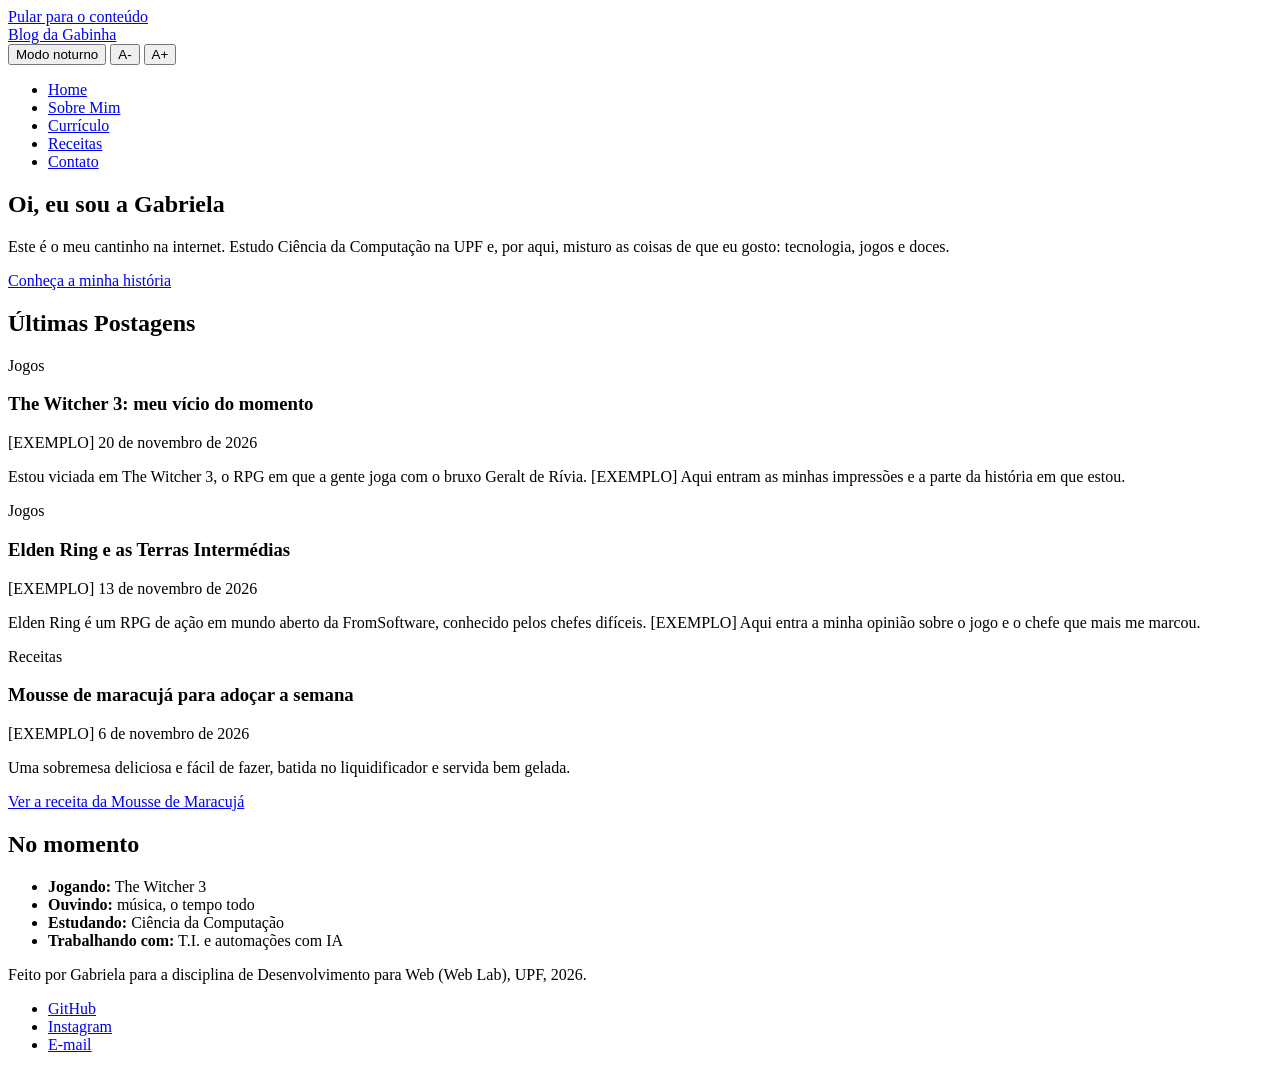
==== index.html @ 2ca33828 "Cria a estrutura HTML do blog - Adiciona as 5 páginas do enunciado: index, about,   curriculum, cont" ====
<!DOCTYPE html>
<html lang="pt-BR">
<head>
  <meta charset="UTF-8">
  <meta name="viewport" content="width=device-width, initial-scale=1">
  <meta name="description" content="Blog da Gabinha: computação, jogos e receitas doces.">
  <title>Home | Blog da Gabinha</title>
  <link rel="icon" href="assets/favicon.svg" type="image/svg+xml">
  <link rel="preconnect" href="https://fonts.googleapis.com">
  <link rel="preconnect" href="https://fonts.gstatic.com" crossorigin>
  <link rel="stylesheet" href="https://fonts.googleapis.com/css2?family=Cormorant+Garamond:wght@600;700&amp;family=Nunito:wght@400;700&amp;display=swap">
  <link rel="stylesheet" href="css/style.css">
  <script src="js/script.js"></script>
</head>
<body>
  <a class="skip-link" href="#content">Pular para o conteúdo</a>

  <header class="site-header">
    <div class="container header-content">
      <a class="site-title" href="index.html">Blog da Gabinha</a>
      <div class="reading-tools" role="group" aria-label="Ferramentas de leitura">
        <button type="button" id="theme-toggle">Modo noturno</button>
        <button type="button" id="font-decrease" aria-label="Diminuir a fonte">A-</button>
        <button type="button" id="font-increase" aria-label="Aumentar a fonte">A+</button>
      </div>
    </div>
  </header>

  <nav class="site-nav" aria-label="Menu principal">
    <div class="container">
      <ul class="menu">
        <li><a href="index.html" aria-current="page">Home</a></li>
        <li><a href="about.html">Sobre Mim</a></li>
        <li><a href="curriculum.html">Currículo</a></li>
        <li><a href="receitas.html">Receitas</a></li>
        <li><a href="contact.html">Contato</a></li>
      </ul>
    </div>
  </nav>

  <main id="content" class="container">
    <section class="hero">
      <h1>Oi, eu sou a Gabriela</h1>
      <p>Este é o meu cantinho na internet. Estudo Ciência da Computação na UPF e, por aqui, misturo as coisas de que eu gosto: tecnologia, jogos e doces.</p>
      <p><a class="button" href="about.html">Conheça a minha história</a></p>
    </section>

    <div class="home-layout">
      <section class="feed" aria-labelledby="feed-title">
        <h2 id="feed-title">Últimas Postagens</h2>

        <article class="card">
          <p class="label">Jogos</p>
          <h3>The Witcher 3: meu vício do momento</h3>
          <p class="post-date">[EXEMPLO] <time datetime="2026-11-20">20 de novembro de 2026</time></p>
          <p>Estou viciada em The Witcher 3, o RPG em que a gente joga com o bruxo Geralt de Rívia. [EXEMPLO] Aqui entram as minhas impressões e a parte da história em que estou.</p>
        </article>

        <article class="card">
          <p class="label">Jogos</p>
          <h3>Elden Ring e as Terras Intermédias</h3>
          <p class="post-date">[EXEMPLO] <time datetime="2026-11-13">13 de novembro de 2026</time></p>
          <p>Elden Ring é um RPG de ação em mundo aberto da FromSoftware, conhecido pelos chefes difíceis. [EXEMPLO] Aqui entra a minha opinião sobre o jogo e o chefe que mais me marcou.</p>
        </article>

        <article class="card">
          <p class="label">Receitas</p>
          <h3>Mousse de maracujá para adoçar a semana</h3>
          <p class="post-date">[EXEMPLO] <time datetime="2026-11-06">6 de novembro de 2026</time></p>
          <p>Uma sobremesa deliciosa e fácil de fazer, batida no liquidificador e servida bem gelada.</p>
          <p><a href="passion-fruit-mousse.html">Ver a receita da Mousse de Maracujá</a></p>
        </article>
      </section>

      <aside class="card" aria-labelledby="now-title">
        <h2 id="now-title">No momento</h2>
        <ul>
          <li><strong>Jogando:</strong> The Witcher 3</li>
          <li><strong>Ouvindo:</strong> música, o tempo todo</li>
          <li><strong>Estudando:</strong> Ciência da Computação</li>
          <li><strong>Trabalhando com:</strong> T.I. e automações com IA</li>
        </ul>
      </aside>
    </div>
  </main>

  <footer class="site-footer">
    <div class="container footer-content">
      <p>Feito por Gabriela para a disciplina de Desenvolvimento para Web (Web Lab), UPF, 2026.</p>
      <ul class="social-links">
        <li><a href="https://github.com/dev-gabrs">GitHub</a></li>
        <li><a href="https://www.instagram.com/gabriela.toldo_/">Instagram</a></li>
        <li><a href="mailto:gabrielatoldo1@gmail.com">E-mail</a></li>
      </ul>
    </div>
  </footer>
</body>
</html>
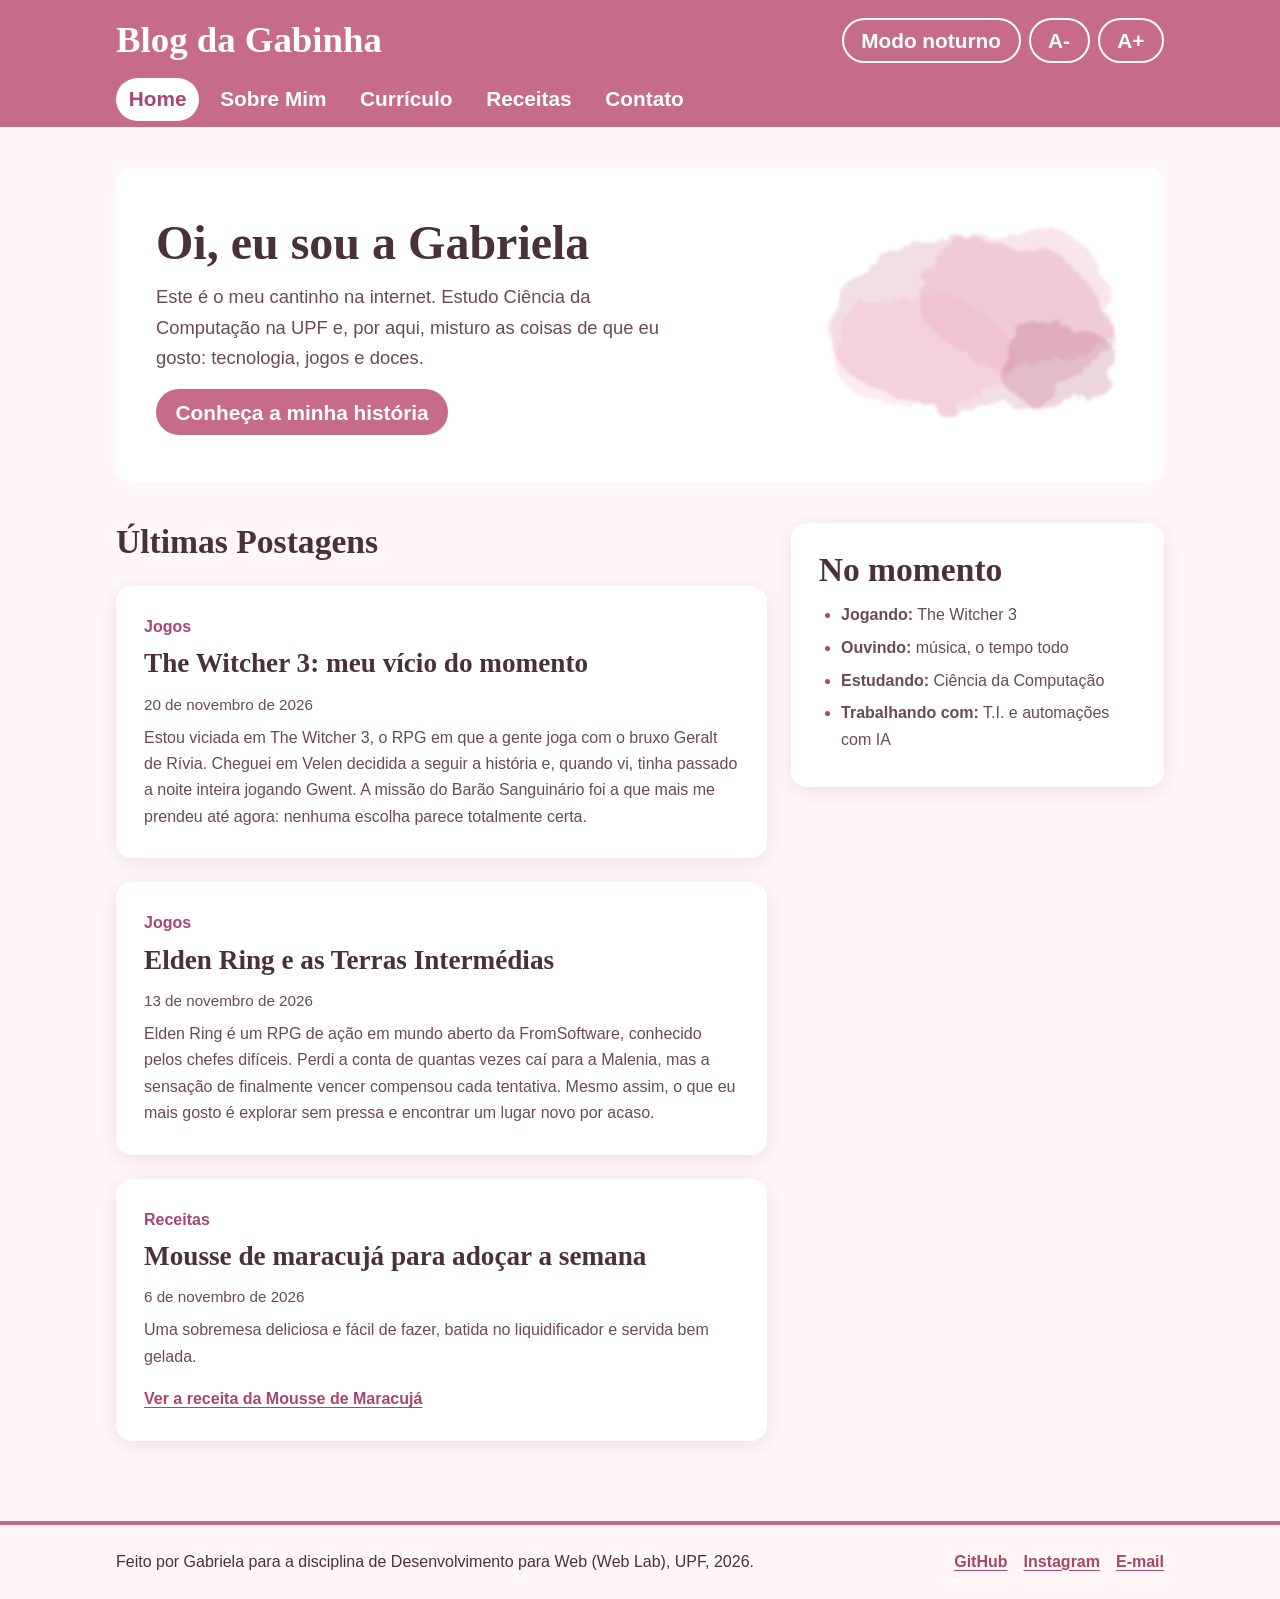
==== commit fdf51941: "Completa os textos e as receitas do blog - Substitui os textos de exemplo das postagens da Home - Ad" ====
--- a/index.html
+++ b/index.html
@@ -52,21 +52,21 @@
         <article class="card">
           <p class="label">Jogos</p>
           <h3>The Witcher 3: meu vício do momento</h3>
-          <p class="post-date">[EXEMPLO] <time datetime="2026-11-20">20 de novembro de 2026</time></p>
-          <p>Estou viciada em The Witcher 3, o RPG em que a gente joga com o bruxo Geralt de Rívia. [EXEMPLO] Aqui entram as minhas impressões e a parte da história em que estou.</p>
+          <p class="post-date"><time datetime="2026-11-20">20 de novembro de 2026</time></p>
+          <p>Estou viciada em The Witcher 3, o RPG em que a gente joga com o bruxo Geralt de Rívia. Cheguei em Velen decidida a seguir a história e, quando vi, tinha passado a noite inteira jogando Gwent. A missão do Barão Sanguinário foi a que mais me prendeu até agora: nenhuma escolha parece totalmente certa.</p>
         </article>
 
         <article class="card">
           <p class="label">Jogos</p>
           <h3>Elden Ring e as Terras Intermédias</h3>
-          <p class="post-date">[EXEMPLO] <time datetime="2026-11-13">13 de novembro de 2026</time></p>
-          <p>Elden Ring é um RPG de ação em mundo aberto da FromSoftware, conhecido pelos chefes difíceis. [EXEMPLO] Aqui entra a minha opinião sobre o jogo e o chefe que mais me marcou.</p>
+          <p class="post-date"><time datetime="2026-11-13">13 de novembro de 2026</time></p>
+          <p>Elden Ring é um RPG de ação em mundo aberto da FromSoftware, conhecido pelos chefes difíceis. Perdi a conta de quantas vezes caí para a Malenia, mas a sensação de finalmente vencer compensou cada tentativa. Mesmo assim, o que eu mais gosto é explorar sem pressa e encontrar um lugar novo por acaso.</p>
         </article>
 
         <article class="card">
           <p class="label">Receitas</p>
           <h3>Mousse de maracujá para adoçar a semana</h3>
-          <p class="post-date">[EXEMPLO] <time datetime="2026-11-06">6 de novembro de 2026</time></p>
+          <p class="post-date"><time datetime="2026-11-06">6 de novembro de 2026</time></p>
           <p>Uma sobremesa deliciosa e fácil de fazer, batida no liquidificador e servida bem gelada.</p>
           <p><a href="passion-fruit-mousse.html">Ver a receita da Mousse de Maracujá</a></p>
         </article>
--- a/css/style.css
+++ b/css/style.css
@@ -0,0 +1,534 @@
+/* ---------- Variáveis: tema claro ---------- */
+:root {
+  color-scheme: light;
+
+  --color-primary: #C76B8A;
+  --color-page: #FFF6F8;
+  --color-card: #FFFFFF;
+  --color-text: #49313B;
+  --color-card-text: #684B57;
+  --color-button: #C76B8A;
+  --color-button-text: #FFFFFF;
+  --color-accent: #A7476B;
+
+  --font-title: "Cormorant Garamond", Georgia, serif;
+  --font-body: "Nunito", "Segoe UI", sans-serif;
+
+  --radius: 1rem;
+  --gap: 1.5rem;
+}
+
+/* ---------- Variáveis: tema escuro ---------- */
+:root[data-theme="dark"] {
+  color-scheme: dark;
+
+  --color-primary: #E58AAA;
+  --color-page: #21151D;
+  --color-card: #33212D;
+  --color-text: #F8EAF0;
+  --color-card-text: #E8CED9;
+  --color-button: #E58AAA;
+  --color-button-text: #291722;
+  --color-accent: #F0A5C0;
+}
+
+/* ---------- Base ---------- */
+*,
+*::before,
+*::after {
+  box-sizing: border-box;
+}
+
+html {
+  scroll-padding-top: 8rem;
+}
+
+body {
+  margin: 0;
+  background-color: var(--color-page);
+  color: var(--color-text);
+  font-family: var(--font-body);
+  line-height: 1.65;
+  overflow-wrap: break-word;
+}
+
+h1,
+h2,
+h3 {
+  margin: 0 0 0.75rem;
+  color: var(--color-text);
+  font-family: var(--font-title);
+  font-weight: 700;
+  line-height: 1.15;
+}
+
+h1 {
+  font-size: 3rem;
+}
+
+h2 {
+  font-size: 2.1rem;
+}
+
+h3 {
+  font-size: 1.7rem;
+}
+
+p {
+  margin: 0 0 1rem;
+}
+
+ul,
+ol {
+  margin: 0 0 1rem;
+  padding-left: 1.4rem;
+}
+
+li {
+  margin-bottom: 0.4rem;
+}
+
+li::marker {
+  color: var(--color-accent);
+  font-weight: 700;
+}
+
+img {
+  max-width: 100%;
+  height: auto;
+}
+
+a {
+  color: var(--color-accent);
+  font-weight: 700;
+  text-underline-offset: 0.2em;
+}
+
+a:hover {
+  text-decoration-thickness: 0.15em;
+}
+
+:focus-visible {
+  outline: 0.2rem solid var(--color-accent);
+  outline-offset: 0.2rem;
+}
+
+main section {
+  margin-bottom: 2.5rem;
+}
+
+.container {
+  width: 100%;
+  max-width: 68rem;
+  margin-inline: auto;
+  padding-inline: 1.25rem;
+}
+
+main.container {
+  padding-block: 2.5rem;
+}
+
+.skip-link {
+  position: absolute;
+  top: -10rem;
+  left: 1rem;
+  z-index: 2;
+  padding: 0.6rem 1rem;
+  background-color: var(--color-card);
+}
+
+.skip-link:focus {
+  top: 1rem;
+}
+
+/* ---------- Cabeçalho, menu e rodapé ---------- */
+.site-header,
+.site-nav {
+  background-color: var(--color-primary);
+}
+
+.site-header :focus-visible,
+.site-nav :focus-visible {
+  outline-color: var(--color-button-text);
+}
+
+.header-content {
+  display: flex;
+  flex-wrap: wrap;
+  align-items: center;
+  justify-content: space-between;
+  gap: 0.75rem var(--gap);
+  padding-block: 1.1rem 0.6rem;
+}
+
+.site-title {
+  color: var(--color-button-text);
+  font-family: var(--font-title);
+  font-size: 2.3rem;
+  line-height: 1.1;
+  text-decoration: none;
+}
+
+.reading-tools {
+  display: flex;
+  flex-wrap: wrap;
+  gap: 0.5rem;
+}
+
+.reading-tools button {
+  border-color: var(--color-button-text);
+}
+
+.site-nav {
+  position: sticky;
+  top: 0;
+  z-index: 1;
+  margin-top: -0.0625rem;
+  padding-block: 0.4rem;
+}
+
+.menu,
+.social-links {
+  display: flex;
+  flex-wrap: wrap;
+  gap: 0.25rem 0.5rem;
+  margin: 0;
+  padding: 0;
+  list-style: none;
+}
+
+.menu li,
+.social-links li {
+  margin: 0;
+}
+
+.menu a {
+  display: block;
+  padding: 0.25rem 0.8rem;
+  border-radius: 2rem;
+  color: var(--color-button-text);
+  font-size: 1.3rem;
+  text-decoration: none;
+}
+
+.menu a:hover {
+  text-decoration: underline;
+}
+
+.menu a[aria-current] {
+  background-color: var(--color-card);
+  color: var(--color-accent);
+}
+
+.site-footer {
+  border-top: 0.25rem solid var(--color-primary);
+}
+
+.footer-content {
+  display: flex;
+  flex-wrap: wrap;
+  align-items: center;
+  justify-content: space-between;
+  gap: 0.5rem var(--gap);
+  padding-block: 1.5rem;
+}
+
+.footer-content p {
+  margin: 0;
+}
+
+.social-links {
+  gap: 1rem;
+}
+
+/* ---------- Botões ---------- */
+button,
+.button {
+  display: inline-block;
+  padding: 0.4rem 1.1rem;
+  border: 0.125rem solid var(--color-button);
+  border-radius: 2rem;
+  background-color: var(--color-button);
+  color: var(--color-button-text);
+  font-family: inherit;
+  font-size: 1.3rem;
+  font-weight: 700;
+  line-height: 1.4;
+  text-decoration: none;
+  cursor: pointer;
+}
+
+button:hover,
+.button:hover {
+  background-color: var(--color-accent);
+}
+
+button:disabled {
+  background-color: var(--color-button);
+  opacity: 0.55;
+  cursor: not-allowed;
+}
+
+/* ---------- Peças usadas em várias páginas ---------- */
+.card {
+  padding: 1.75rem;
+  border-radius: var(--radius);
+  background-color: var(--color-card);
+  box-shadow: 0 0.25rem 1.25rem rgb(73 49 59 / 0.1);
+  color: var(--color-card-text);
+}
+
+.card > :last-child {
+  margin-bottom: 0;
+}
+
+.card-grid {
+  display: grid;
+  grid-template-columns: repeat(auto-fit, minmax(min(100%, 19rem), 1fr));
+  gap: var(--gap);
+  margin-bottom: 2.5rem;
+  padding: 0;
+  list-style: none;
+}
+
+.card-grid-wide {
+  grid-template-columns: repeat(auto-fit, minmax(min(100%, 24rem), 1fr));
+}
+
+.card-grid > li {
+  margin: 0;
+}
+
+.label {
+  margin-bottom: 0.5rem;
+  color: var(--color-accent);
+  font-weight: 700;
+}
+
+.intro {
+  max-width: 48rem;
+  margin-bottom: 1.75rem;
+  font-size: 1.15rem;
+}
+
+/* ---------- Home ---------- */
+.hero {
+  padding: 3rem 2.5rem;
+  border-radius: var(--radius);
+  background: var(--color-card) url("../assets/watercolor.svg") no-repeat right center / 42% auto;
+  color: var(--color-card-text);
+}
+
+.hero > * {
+  max-width: 56%;
+}
+
+.hero p {
+  font-size: 1.15rem;
+}
+
+.hero > :last-child {
+  margin-bottom: 0;
+}
+
+.home-layout,
+.contact-layout,
+.recipe-layout {
+  display: flex;
+  flex-wrap: wrap;
+  align-items: flex-start;
+  gap: var(--gap);
+}
+
+.home-layout > :first-child,
+.contact-layout > :first-child {
+  flex: 2 1 24rem;
+}
+
+.home-layout > :last-child,
+.contact-layout > :last-child {
+  flex: 1 1 15rem;
+}
+
+.feed {
+  display: grid;
+  gap: var(--gap);
+}
+
+.feed > h2 {
+  margin: 0;
+}
+
+.post-date {
+  margin-bottom: 0.5rem;
+  font-size: 0.95rem;
+}
+
+/* ---------- Sobre Mim ---------- */
+.about-layout {
+  display: flex;
+  flex-wrap: wrap;
+  align-items: flex-start;
+  gap: 2.5rem;
+}
+
+.about-layout > :last-child {
+  flex: 2 1 24rem;
+}
+
+.portrait {
+  flex: 1 1 15rem;
+  max-width: 22rem;
+  margin: 0 auto;
+  text-align: center;
+}
+
+.portrait img {
+  display: block;
+  border: 0.4rem solid var(--color-primary);
+  border-radius: 50% 50% var(--radius) var(--radius);
+}
+
+.portrait figcaption {
+  margin-top: 0.6rem;
+}
+
+/* ---------- Currículo ---------- */
+.table-wrapper {
+  margin-bottom: 1rem;
+  overflow-x: auto;
+  border-radius: var(--radius);
+  background-color: var(--color-card);
+}
+
+table {
+  width: 100%;
+  border-collapse: collapse;
+  color: var(--color-card-text);
+  text-align: left;
+}
+
+th,
+td {
+  padding: 0.75rem 1.1rem;
+}
+
+thead th {
+  background-color: var(--color-primary);
+  color: var(--color-button-text);
+  font-size: 1.3rem;
+}
+
+tbody tr + tr {
+  border-top: 0.0625rem solid var(--color-primary);
+}
+
+/* ---------- Contato ---------- */
+fieldset {
+  min-width: 0;
+  margin: 0 0 1.25rem;
+  padding: 0;
+  border: 0;
+}
+
+legend {
+  margin-bottom: 0.5rem;
+  padding: 0;
+  color: var(--color-accent);
+  font-size: 1.15rem;
+  font-weight: 700;
+}
+
+.field {
+  margin-bottom: 1rem;
+}
+
+label {
+  display: block;
+  margin-bottom: 0.25rem;
+  font-weight: 700;
+}
+
+input,
+textarea {
+  width: 100%;
+  padding: 0.65rem 0.8rem;
+  border: 0.125rem solid var(--color-primary);
+  border-radius: 0.6rem;
+  background-color: var(--color-page);
+  color: var(--color-text);
+  font: inherit;
+}
+
+textarea {
+  resize: vertical;
+}
+
+[aria-invalid="true"] {
+  border: 0.2rem solid var(--color-accent);
+}
+
+.error-message,
+.success-message {
+  margin: 0.25rem 0 0;
+  color: var(--color-accent);
+  font-weight: 700;
+}
+
+.success-message {
+  margin-top: 1rem;
+}
+
+/* ---------- Receitas ---------- */
+.recipe-header {
+  display: flex;
+  flex-wrap: wrap;
+  align-items: center;
+  justify-content: space-between;
+  gap: var(--gap);
+  margin-bottom: 2rem;
+}
+
+.recipe-layout > :first-child {
+  flex: 1 1 17rem;
+}
+
+.recipe-layout > :last-child {
+  flex: 2 1 22rem;
+}
+
+/* ---------- Telas pequenas ---------- */
+@media (max-width: 40rem) {
+  h1 {
+    font-size: 2.4rem;
+  }
+
+  .site-title {
+    font-size: 2rem;
+  }
+
+  .menu {
+    justify-content: center;
+  }
+
+  /* O limite de 6.5vw impede que o menu fixo cubra a tela com a fonte em 150%. */
+  .menu a {
+    padding-inline: 0.5rem;
+    font-size: min(1.3rem, 6.5vw);
+  }
+
+  th,
+  td {
+    padding: 0.6rem 0.35rem;
+  }
+
+  .hero {
+    padding: 2rem 1.5rem 13rem;
+    background-position: center bottom;
+    background-size: 18rem auto;
+  }
+
+  .hero > * {
+    max-width: none;
+  }
+}
